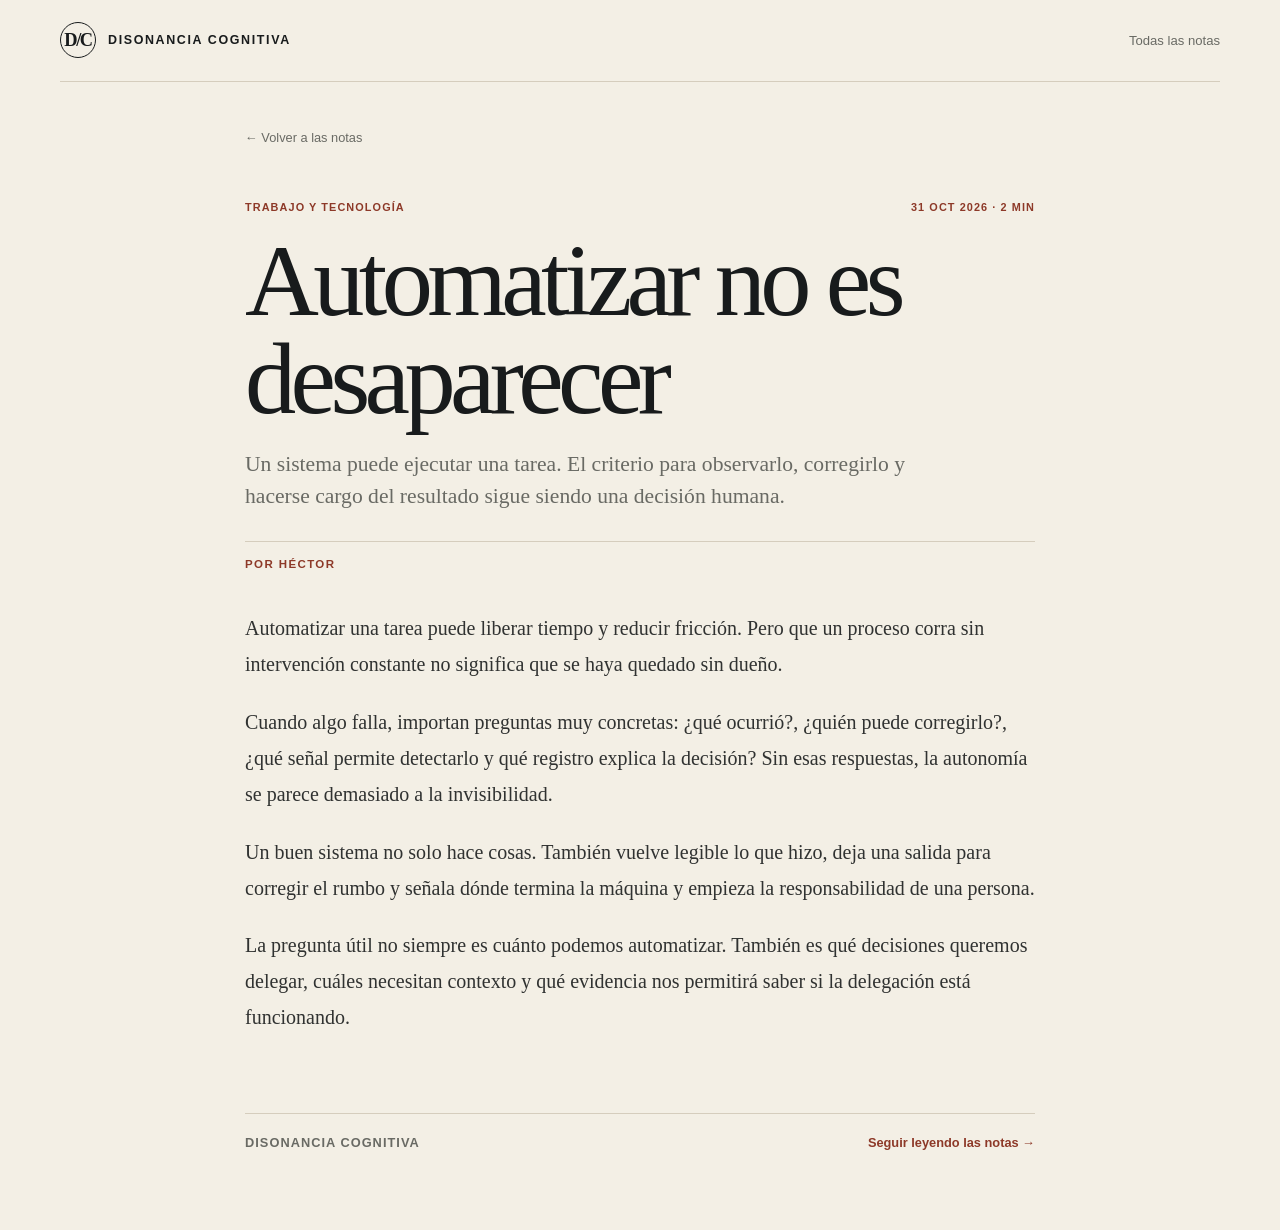
==== docs/posts/automatizar-no-es-desaparecer.html @ 1fb79d36 "feat: create Disonancia Cognitiva blog" ====
<!doctype html>
<html lang="es-MX">
<head>
  <meta charset="utf-8">
  <meta name="viewport" content="width=device-width, initial-scale=1">
  <meta name="theme-color" content="#f3efe5">
  <meta name="description" content="Un sistema puede ejecutar una tarea. El criterio para observarlo, corregirlo y hacerse cargo del resultado sigue siendo una decisión humana.">
  <link rel="canonical" href="https://hectoropenclaw.github.io/disonancia-cognitiva/posts/automatizar-no-es-desaparecer.html">
  <link rel="stylesheet" href="../assets/styles.css">
  <meta property="og:type" content="article">
  <meta property="og:title" content="Automatizar no es desaparecer — Disonancia Cognitiva">
  <meta property="og:description" content="Un sistema puede ejecutar una tarea. El criterio para observarlo, corregirlo y hacerse cargo del resultado sigue siendo una decisión humana.">
  <meta property="og:url" content="https://hectoropenclaw.github.io/disonancia-cognitiva/posts/automatizar-no-es-desaparecer.html">
  <meta name="twitter:card" content="summary">
  <meta name="twitter:title" content="Automatizar no es desaparecer — Disonancia Cognitiva">
  <meta name="twitter:description" content="Un sistema puede ejecutar una tarea. El criterio para observarlo, corregirlo y hacerse cargo del resultado sigue siendo una decisión humana.">
  <title>Automatizar no es desaparecer — Disonancia Cognitiva</title>
</head>
<body>
  <a class="skip-link" href="#contenido">Saltar al contenido</a>
  <header class="shell topbar">
    <a class="brand" href="../" aria-label="Disonancia Cognitiva, inicio">
      <span class="brand-mark" aria-hidden="true">D/C</span><span>Disonancia Cognitiva</span>
    </a>
    <nav class="nav" aria-label="Navegación principal"><a href="../#notas">Todas las notas</a></nav>
  </header>
  <main class="shell post-layout" id="contenido">
    <a class="post-back" href="../#notas">← Volver a las notas</a>
    <article class="post">
      <div class="article-meta"><span>Trabajo y tecnología</span><span>31 oct 2026 · 2 min</span></div>
      <h1>Automatizar no es desaparecer</h1>
      <p class="post-excerpt">Un sistema puede ejecutar una tarea. El criterio para observarlo, corregirlo y hacerse cargo del resultado sigue siendo una decisión humana.</p>
      <div class="post-byline">Por Héctor</div>
      <div class="post-body"><p>Automatizar una tarea puede liberar tiempo y reducir fricción. Pero que un proceso corra sin intervención constante no significa que se haya quedado sin dueño.</p>
<p>Cuando algo falla, importan preguntas muy concretas: ¿qué ocurrió?, ¿quién puede corregirlo?, ¿qué señal permite detectarlo y qué registro explica la decisión? Sin esas respuestas, la autonomía se parece demasiado a la invisibilidad.</p>
<p>Un buen sistema no solo hace cosas. También vuelve legible lo que hizo, deja una salida para corregir el rumbo y señala dónde termina la máquina y empieza la responsabilidad de una persona.</p>
<p>La pregunta útil no siempre es cuánto podemos automatizar. También es qué decisiones queremos delegar, cuáles necesitan contexto y qué evidencia nos permitirá saber si la delegación está funcionando.</p></div>
    </article>
    <div class="post-end"><span>Disonancia Cognitiva</span><a href="../#notas">Seguir leyendo las notas →</a></div>
  </main>
</body>
</html>
---- docs/assets/styles.css ----
:root {
  color-scheme: light;
  --paper: #f3efe5;
  --paper-deep: #e8e1d4;
  --ink: #181b1c;
  --muted: #696a64;
  --line: #d5cdbd;
  --accent: #c54f35;
  --accent-deep: #8d3928;
  --dark: #171b1c;
  --dark-muted: #a6aaa3;
  --display: Georgia, "Times New Roman", serif;
  --body: "Helvetica Neue", Arial, sans-serif;
}
* { box-sizing: border-box; }
html { scroll-behavior: smooth; }
body { margin: 0; background: var(--paper); color: var(--ink); font-family: var(--body); }
a { color: inherit; }
a:focus-visible, button:focus-visible { outline: 3px solid var(--accent); outline-offset: 4px; }
.skip-link { position: absolute; top: -5rem; left: 1rem; z-index: 5; padding: .7rem 1rem; background: var(--paper); }
.skip-link:focus { top: 1rem; }
.shell { width: min(1160px, calc(100% - 3rem)); margin-inline: auto; }
.topbar { display: flex; align-items: center; justify-content: space-between; gap: 2rem; padding: 1.4rem 0; border-bottom: 1px solid var(--line); }
.brand { display: flex; align-items: center; gap: .75rem; text-decoration: none; font-size: .78rem; font-weight: 800; letter-spacing: .13em; text-transform: uppercase; }
.brand-mark { display: grid; width: 2.25rem; aspect-ratio: 1; place-items: center; border: 1px solid var(--ink); border-radius: 50%; font-family: var(--display); font-size: 1.15rem; letter-spacing: -.08em; }
.nav { display: flex; gap: clamp(1rem, 3vw, 2.4rem); font-size: .82rem; }
.nav a { text-decoration: none; color: var(--muted); }
.nav a:hover { color: var(--accent-deep); }
.hero { display: grid; grid-template-columns: minmax(0, 1.45fr) minmax(220px, .55fr); align-items: end; gap: 3rem; padding: clamp(4rem, 10vw, 8.5rem) 0 5rem; }
.kicker, .section-kicker { color: var(--accent-deep); font-size: .72rem; font-weight: 800; letter-spacing: .18em; text-transform: uppercase; }
.hero h1 { max-width: 850px; margin: 1.2rem 0 1.4rem; font: 400 clamp(3.5rem, 9vw, 7.7rem)/.92 var(--display); letter-spacing: -.065em; }
.hero h1 em { color: var(--accent); font-weight: 400; }
.hero-copy { max-width: 25rem; padding-bottom: .45rem; color: var(--muted); font-size: 1rem; line-height: 1.7; }
.hero-actions { display: flex; flex-wrap: wrap; align-items: center; gap: 1rem; margin-top: 1.8rem; }
.button { display: inline-flex; min-height: 3rem; align-items: center; justify-content: center; padding: .8rem 1.1rem; border: 1px solid var(--ink); text-decoration: none; font-size: .79rem; font-weight: 750; transition: background .18s, color .18s, transform .18s; }
.button:hover { transform: translateY(-2px); background: var(--ink); color: var(--paper); }
.button.primary { border-color: var(--accent); background: var(--accent); color: #fff9ef; }
.button.primary:hover { border-color: var(--accent-deep); background: var(--accent-deep); }
.hero-note { position: relative; padding: 1.5rem 1.3rem 1.3rem; border-top: 1px solid var(--ink); border-bottom: 1px solid var(--ink); }
.hero-note::before { position: absolute; top: -1px; left: 0; width: 3.2rem; border-top: 3px solid var(--accent); content: ""; }
.hero-note p { margin: 0; font: 1.4rem/1.28 var(--display); }
.hero-note span { display: block; margin-top: 1.3rem; color: var(--muted); font-size: .68rem; font-weight: 700; letter-spacing: .12em; text-transform: uppercase; }
.rule { height: 1px; background: var(--line); }
.section-head { display: flex; align-items: end; justify-content: space-between; gap: 2rem; padding: 4rem 0 1.7rem; }
.section-head h2 { margin: .65rem 0 0; font: 400 clamp(2.4rem, 5vw, 4rem)/1 var(--display); letter-spacing: -.045em; }
.section-head p { max-width: 23rem; margin: 0; color: var(--muted); font-size: .9rem; line-height: 1.6; }
.articles { display: grid; grid-template-columns: repeat(3, minmax(0, 1fr)); border-top: 1px solid var(--ink); }
.article { padding: 1.55rem 1.45rem 2rem 0; }
.article + .article { padding-left: 1.45rem; border-left: 1px solid var(--line); }
.article-meta { display: flex; justify-content: space-between; gap: .8rem; color: var(--accent-deep); font-size: .68rem; font-weight: 800; letter-spacing: .1em; text-transform: uppercase; }
.article h3 { margin: 1.2rem 0 .8rem; font: 400 clamp(1.65rem, 2.8vw, 2.35rem)/1.05 var(--display); letter-spacing: -.035em; }
.article .excerpt { color: var(--muted); font-size: .91rem; line-height: 1.65; }
.article details { margin-top: 1.1rem; }
.article summary { color: var(--accent-deep); cursor: pointer; font-size: .78rem; font-weight: 800; }
.article-body { padding-top: .5rem; font: 1rem/1.75 var(--display); }
.article-body p { margin: .9rem 0; }
.reels-band { margin-top: 4.5rem; padding: 1rem 0 5rem; background: var(--dark); color: var(--paper); }
.reels-band .section-head { align-items: end; }
.reels-band .section-kicker { color: #e38366; }
.reels-band .section-head p { color: var(--dark-muted); }
.reel-grid { display: grid; grid-template-columns: repeat(3, minmax(0, 1fr)); gap: 1rem; }
.reel { overflow: hidden; border: 1px solid #3b4140; background: #1d2222; }
.reel video { display: block; width: 100%; aspect-ratio: 9/16; object-fit: cover; background: #101314; }
.reel-copy { padding: 1.1rem 1.1rem 1.25rem; }
.reel-copy span { color: #e38366; font-size: .68rem; font-weight: 800; letter-spacing: .12em; text-transform: uppercase; }
.reel-copy h3 { margin: .55rem 0 .5rem; font: 1.3rem/1.1 var(--display); }
.reel-copy p { margin: 0; color: var(--dark-muted); font-size: .83rem; line-height: 1.55; }
.about { display: grid; grid-template-columns: .7fr 1.3fr; gap: 3rem; padding: 5.5rem 0; }
.about h2 { margin: .7rem 0 0; font: 400 clamp(2.4rem, 5vw, 4.5rem)/.98 var(--display); letter-spacing: -.05em; }
.about-copy { max-width: 42rem; color: var(--muted); font-size: 1rem; line-height: 1.75; }
.about-copy p:first-child { margin-top: 0; color: var(--ink); font: 1.5rem/1.35 var(--display); }
.about-byline { display: inline-flex; align-items: center; gap: .7rem; margin-top: .8rem; color: var(--ink); font-size: .75rem; font-weight: 800; letter-spacing: .11em; text-transform: uppercase; }
.about-byline::before { width: 2.5rem; height: 1px; background: var(--accent); content: ""; }
.footer { display: flex; justify-content: space-between; gap: 2rem; padding: 1.4rem 0 2rem; border-top: 1px solid var(--line); color: var(--muted); font-size: .73rem; }
.footer strong { color: var(--ink); }
@media (max-width: 760px) {
  .shell { width: min(100% - 2rem, 620px); }
  .topbar { align-items: flex-start; }
  .nav { gap: 1rem; font-size: .75rem; }
  .hero { grid-template-columns: 1fr; gap: 2rem; padding: 4.5rem 0 3.5rem; }
  .hero h1 { max-width: 620px; font-size: clamp(3.6rem, 16vw, 6.4rem); }
  .hero-note { max-width: 26rem; }
  .section-head { align-items: flex-start; flex-direction: column; gap: .8rem; padding-top: 3rem; }
  .articles { grid-template-columns: 1fr; }
  .article, .article + .article { padding: 1.4rem 0 1.8rem; border-left: 0; }
  .article + .article { border-top: 1px solid var(--line); }
  .article h3 { max-width: 28rem; font-size: 2rem; }
  .reel-grid { grid-template-columns: 1fr; }
  .reel { display: grid; grid-template-columns: minmax(115px, .45fr) 1fr; align-items: center; }
  .reel video { max-height: 275px; }
  .about { grid-template-columns: 1fr; gap: 1.2rem; padding: 4rem 0; }
  .about h2 { max-width: 25rem; }
}
@media (max-width: 440px) {
  .shell { width: calc(100% - 1.4rem); }
  .brand { font-size: .65rem; gap: .5rem; letter-spacing: .08em; }
  .brand-mark { width: 2rem; }
  .nav { gap: .7rem; }
  .nav a { font-size: .68rem; }
  .footer { flex-direction: column; gap: .5rem; }
}
@media (prefers-reduced-motion: reduce) {
  html { scroll-behavior: auto; }
  *, *::before, *::after { transition-duration: .01ms !important; }
}
.read-link { display: inline-flex; gap: .5rem; align-items: center; margin-top: .2rem; color: var(--accent-deep); font-size: .78rem; font-weight: 800; text-decoration: none; }
.read-link:hover { text-decoration: underline; text-underline-offset: .2em; }
.post-layout { max-width: 790px; padding-top: 2rem; padding-bottom: 5rem; }
.post-back { display: inline-block; margin: 1rem 0 3.5rem; color: var(--muted); font-size: .8rem; text-decoration: none; }
.post-back:hover { color: var(--accent-deep); }
.post { padding-bottom: 3.5rem; }
.post h1 { margin: 1.2rem 0 1.2rem; font: 400 clamp(3rem, 8vw, 6.7rem)/.96 var(--display); letter-spacing: -.055em; }
.post-excerpt { max-width: 690px; margin: 0; color: var(--muted); font: 1.35rem/1.5 var(--display); }
.post-byline { margin: 1.8rem 0 2.5rem; padding-top: 1rem; border-top: 1px solid var(--line); color: var(--accent-deep); font-size: .72rem; font-weight: 800; letter-spacing: .12em; text-transform: uppercase; }
.post-body { color: #303231; font: 1.25rem/1.8 var(--display); }
.post-body p { margin: 0 0 1.35rem; }
.post-end { display: flex; flex-wrap: wrap; justify-content: space-between; gap: 1rem; padding-top: 1.3rem; border-top: 1px solid var(--line); font-size: .8rem; }
.post-end span { color: var(--muted); font-weight: 800; letter-spacing: .08em; text-transform: uppercase; }
.post-end a { color: var(--accent-deep); font-weight: 750; text-decoration: none; }
.post-end a:hover { text-decoration: underline; }
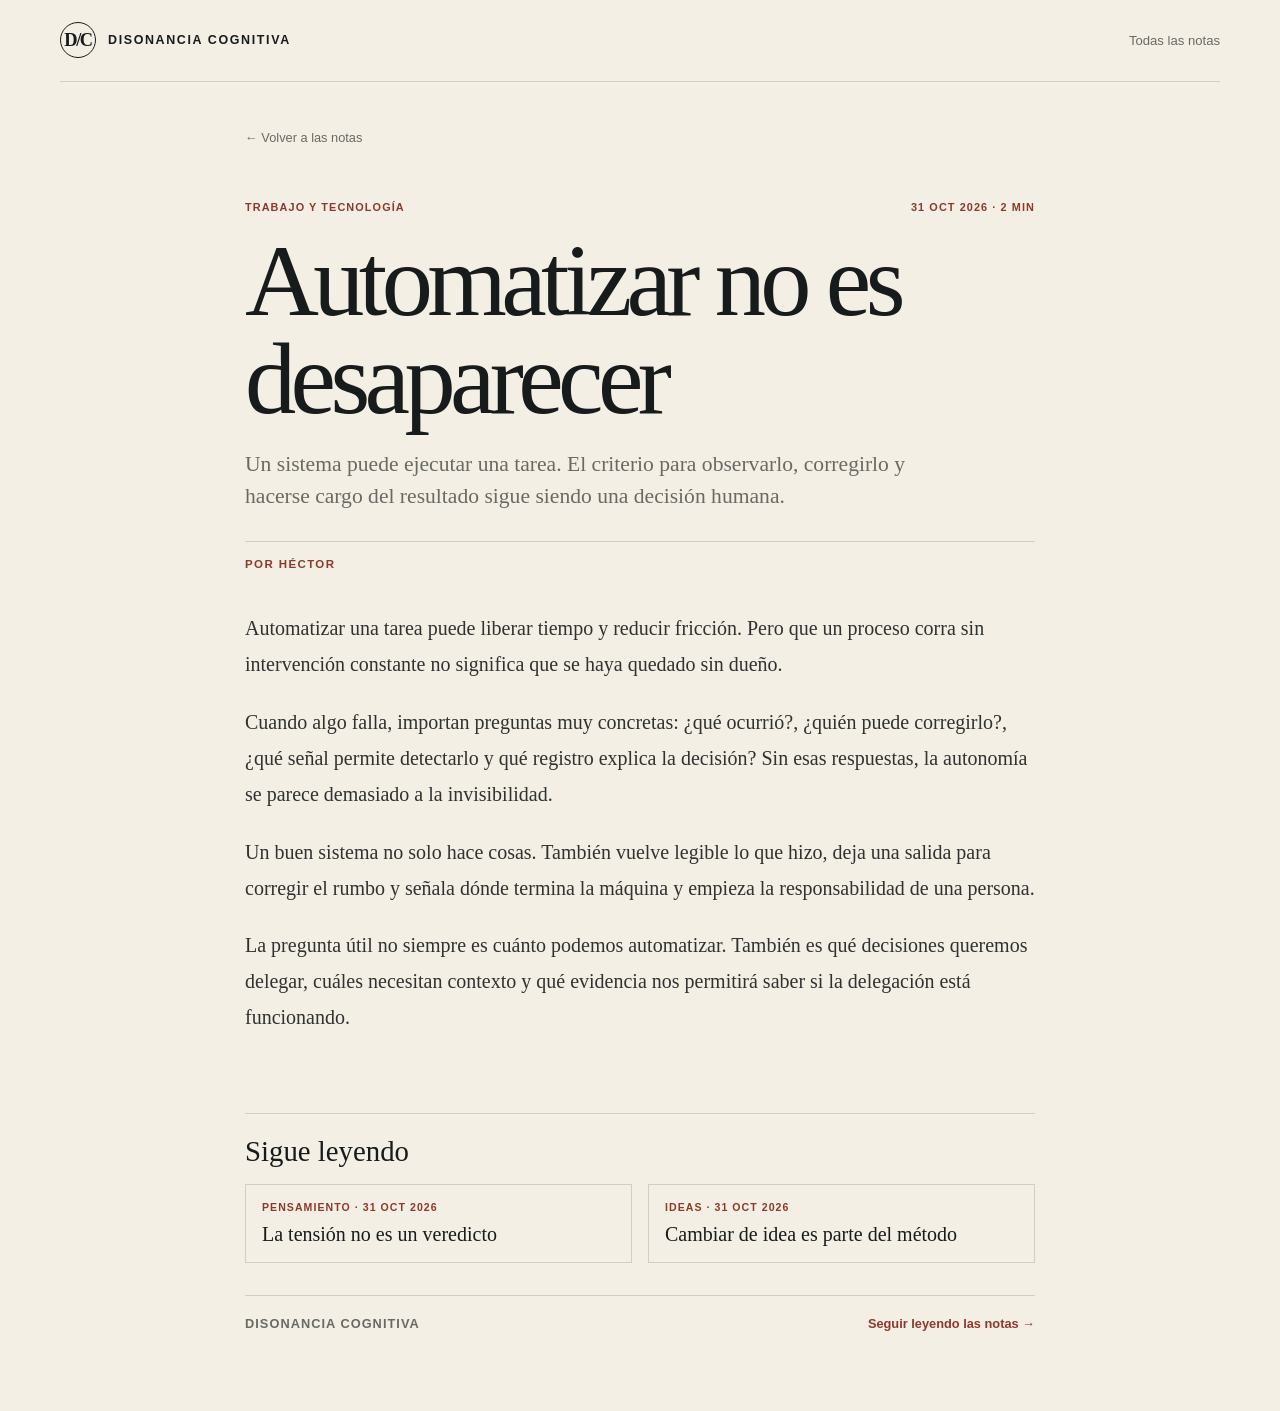
==== commit a86dc15c: "feat: adopt proven editorial blog format" ====
--- a/docs/posts/automatizar-no-es-desaparecer.html
+++ b/docs/posts/automatizar-no-es-desaparecer.html
@@ -36,6 +36,15 @@
 <p>Un buen sistema no solo hace cosas. También vuelve legible lo que hizo, deja una salida para corregir el rumbo y señala dónde termina la máquina y empieza la responsabilidad de una persona.</p>
 <p>La pregunta útil no siempre es cuánto podemos automatizar. También es qué decisiones queremos delegar, cuáles necesitan contexto y qué evidencia nos permitirá saber si la delegación está funcionando.</p></div>
     </article>
+    <nav class="more-reading" aria-label="Seguir leyendo">
+      <h2>Sigue leyendo</h2>
+      <div class="related-list"><a class="related-item" href="la-tension-no-es-un-veredicto.html">
+        <span>Pensamiento · 31 oct 2026</span><strong>La tensión no es un veredicto</strong>
+      </a>
+<a class="related-item" href="cambiar-de-idea-es-parte-del-metodo.html">
+        <span>Ideas · 31 oct 2026</span><strong>Cambiar de idea es parte del método</strong>
+      </a></div>
+    </nav>
     <div class="post-end"><span>Disonancia Cognitiva</span><a href="../#notas">Seguir leyendo las notas →</a></div>
   </main>
 </body>
--- a/docs/assets/styles.css
+++ b/docs/assets/styles.css
@@ -31,29 +31,26 @@
 .hero h1 { max-width: 850px; margin: 1.2rem 0 1.4rem; font: 400 clamp(3.5rem, 9vw, 7.7rem)/.92 var(--display); letter-spacing: -.065em; }
 .hero h1 em { color: var(--accent); font-weight: 400; }
 .hero-copy { max-width: 25rem; padding-bottom: .45rem; color: var(--muted); font-size: 1rem; line-height: 1.7; }
-.hero-actions { display: flex; flex-wrap: wrap; align-items: center; gap: 1rem; margin-top: 1.8rem; }
-.button { display: inline-flex; min-height: 3rem; align-items: center; justify-content: center; padding: .8rem 1.1rem; border: 1px solid var(--ink); text-decoration: none; font-size: .79rem; font-weight: 750; transition: background .18s, color .18s, transform .18s; }
-.button:hover { transform: translateY(-2px); background: var(--ink); color: var(--paper); }
-.button.primary { border-color: var(--accent); background: var(--accent); color: #fff9ef; }
-.button.primary:hover { border-color: var(--accent-deep); background: var(--accent-deep); }
-.hero-note { position: relative; padding: 1.5rem 1.3rem 1.3rem; border-top: 1px solid var(--ink); border-bottom: 1px solid var(--ink); }
-.hero-note::before { position: absolute; top: -1px; left: 0; width: 3.2rem; border-top: 3px solid var(--accent); content: ""; }
-.hero-note p { margin: 0; font: 1.4rem/1.28 var(--display); }
-.hero-note span { display: block; margin-top: 1.3rem; color: var(--muted); font-size: .68rem; font-weight: 700; letter-spacing: .12em; text-transform: uppercase; }
+.hero-tagline { margin: 1.4rem 0 0; color: var(--accent-deep); font: 1.05rem/1.45 var(--display); }
+.featured-post { align-self: center; padding: 1.2rem 0 1.4rem 1.8rem; border-left: 1px solid var(--line); }
+.featured-post .section-kicker { display: block; margin-bottom: 1.35rem; }
+.featured-post h2 { margin: 1rem 0 .8rem; font: 400 clamp(2rem, 4vw, 3.5rem)/1 var(--display); letter-spacing: -.045em; }
+.featured-post h2 a { text-decoration: none; }
+.featured-post h2 a:hover { color: var(--accent-deep); }
+.featured-post .excerpt { max-width: 38rem; color: var(--muted); font-size: 1rem; line-height: 1.7; }
 .rule { height: 1px; background: var(--line); }
 .section-head { display: flex; align-items: end; justify-content: space-between; gap: 2rem; padding: 4rem 0 1.7rem; }
 .section-head h2 { margin: .65rem 0 0; font: 400 clamp(2.4rem, 5vw, 4rem)/1 var(--display); letter-spacing: -.045em; }
 .section-head p { max-width: 23rem; margin: 0; color: var(--muted); font-size: .9rem; line-height: 1.6; }
-.articles { display: grid; grid-template-columns: repeat(3, minmax(0, 1fr)); border-top: 1px solid var(--ink); }
-.article { padding: 1.55rem 1.45rem 2rem 0; }
-.article + .article { padding-left: 1.45rem; border-left: 1px solid var(--line); }
 .article-meta { display: flex; justify-content: space-between; gap: .8rem; color: var(--accent-deep); font-size: .68rem; font-weight: 800; letter-spacing: .1em; text-transform: uppercase; }
-.article h3 { margin: 1.2rem 0 .8rem; font: 400 clamp(1.65rem, 2.8vw, 2.35rem)/1.05 var(--display); letter-spacing: -.035em; }
-.article .excerpt { color: var(--muted); font-size: .91rem; line-height: 1.65; }
-.article details { margin-top: 1.1rem; }
-.article summary { color: var(--accent-deep); cursor: pointer; font-size: .78rem; font-weight: 800; }
-.article-body { padding-top: .5rem; font: 1rem/1.75 var(--display); }
-.article-body p { margin: .9rem 0; }
+.archive-section { padding-bottom: 1.2rem; }
+.archive-list { border-top: 1px solid var(--ink); }
+.archive-item { display: grid; grid-template-columns: minmax(9rem, .35fr) minmax(0, 1fr); gap: 2rem; padding: 1.45rem 0 1.55rem; border-bottom: 1px solid var(--line); }
+.archive-meta { display: flex; flex-direction: column; gap: .45rem; color: var(--accent-deep); font-size: .67rem; font-weight: 800; letter-spacing: .1em; line-height: 1.5; text-transform: uppercase; }
+.archive-copy h3 { margin: 0 0 .45rem; font: 400 clamp(1.45rem, 2.5vw, 2.15rem)/1.08 var(--display); letter-spacing: -.03em; }
+.archive-copy h3 a { text-decoration: none; }
+.archive-copy h3 a:hover { color: var(--accent-deep); }
+.archive-copy .excerpt { max-width: 48rem; margin: 0; color: var(--muted); font-size: .9rem; line-height: 1.65; }
 .reels-band { margin-top: 4.5rem; padding: 1rem 0 5rem; background: var(--dark); color: var(--paper); }
 .reels-band .section-head { align-items: end; }
 .reels-band .section-kicker { color: #e38366; }
@@ -79,17 +76,16 @@
   .nav { gap: 1rem; font-size: .75rem; }
   .hero { grid-template-columns: 1fr; gap: 2rem; padding: 4.5rem 0 3.5rem; }
   .hero h1 { max-width: 620px; font-size: clamp(3.6rem, 16vw, 6.4rem); }
-  .hero-note { max-width: 26rem; }
   .section-head { align-items: flex-start; flex-direction: column; gap: .8rem; padding-top: 3rem; }
-  .articles { grid-template-columns: 1fr; }
-  .article, .article + .article { padding: 1.4rem 0 1.8rem; border-left: 0; }
-  .article + .article { border-top: 1px solid var(--line); }
-  .article h3 { max-width: 28rem; font-size: 2rem; }
+  .archive-item { grid-template-columns: 1fr; gap: .75rem; }
+  .archive-meta { flex-direction: row; flex-wrap: wrap; }
   .reel-grid { grid-template-columns: 1fr; }
   .reel { display: grid; grid-template-columns: minmax(115px, .45fr) 1fr; align-items: center; }
   .reel video { max-height: 275px; }
   .about { grid-template-columns: 1fr; gap: 1.2rem; padding: 4rem 0; }
   .about h2 { max-width: 25rem; }
+  .featured-post { padding-left: 1rem; }
+  .related-list { grid-template-columns: 1fr; }
 }
 @media (max-width: 440px) {
   .shell { width: calc(100% - 1.4rem); }
@@ -118,3 +114,10 @@
 .post-end span { color: var(--muted); font-weight: 800; letter-spacing: .08em; text-transform: uppercase; }
 .post-end a { color: var(--accent-deep); font-weight: 750; text-decoration: none; }
 .post-end a:hover { text-decoration: underline; }
+.more-reading { padding: 1.4rem 0 2rem; border-top: 1px solid var(--line); }
+.more-reading h2 { margin: 0 0 1rem; font: 400 1.8rem/1.1 var(--display); }
+.related-list { display: grid; grid-template-columns: repeat(2, minmax(0, 1fr)); gap: 1rem; }
+.related-item { display: flex; flex-direction: column; gap: .55rem; padding: 1rem; border: 1px solid var(--line); text-decoration: none; }
+.related-item span { color: var(--accent-deep); font-size: .66rem; font-weight: 800; letter-spacing: .1em; text-transform: uppercase; }
+.related-item strong { font: 400 1.25rem/1.2 var(--display); }
+.related-item:hover { border-color: var(--accent); }
